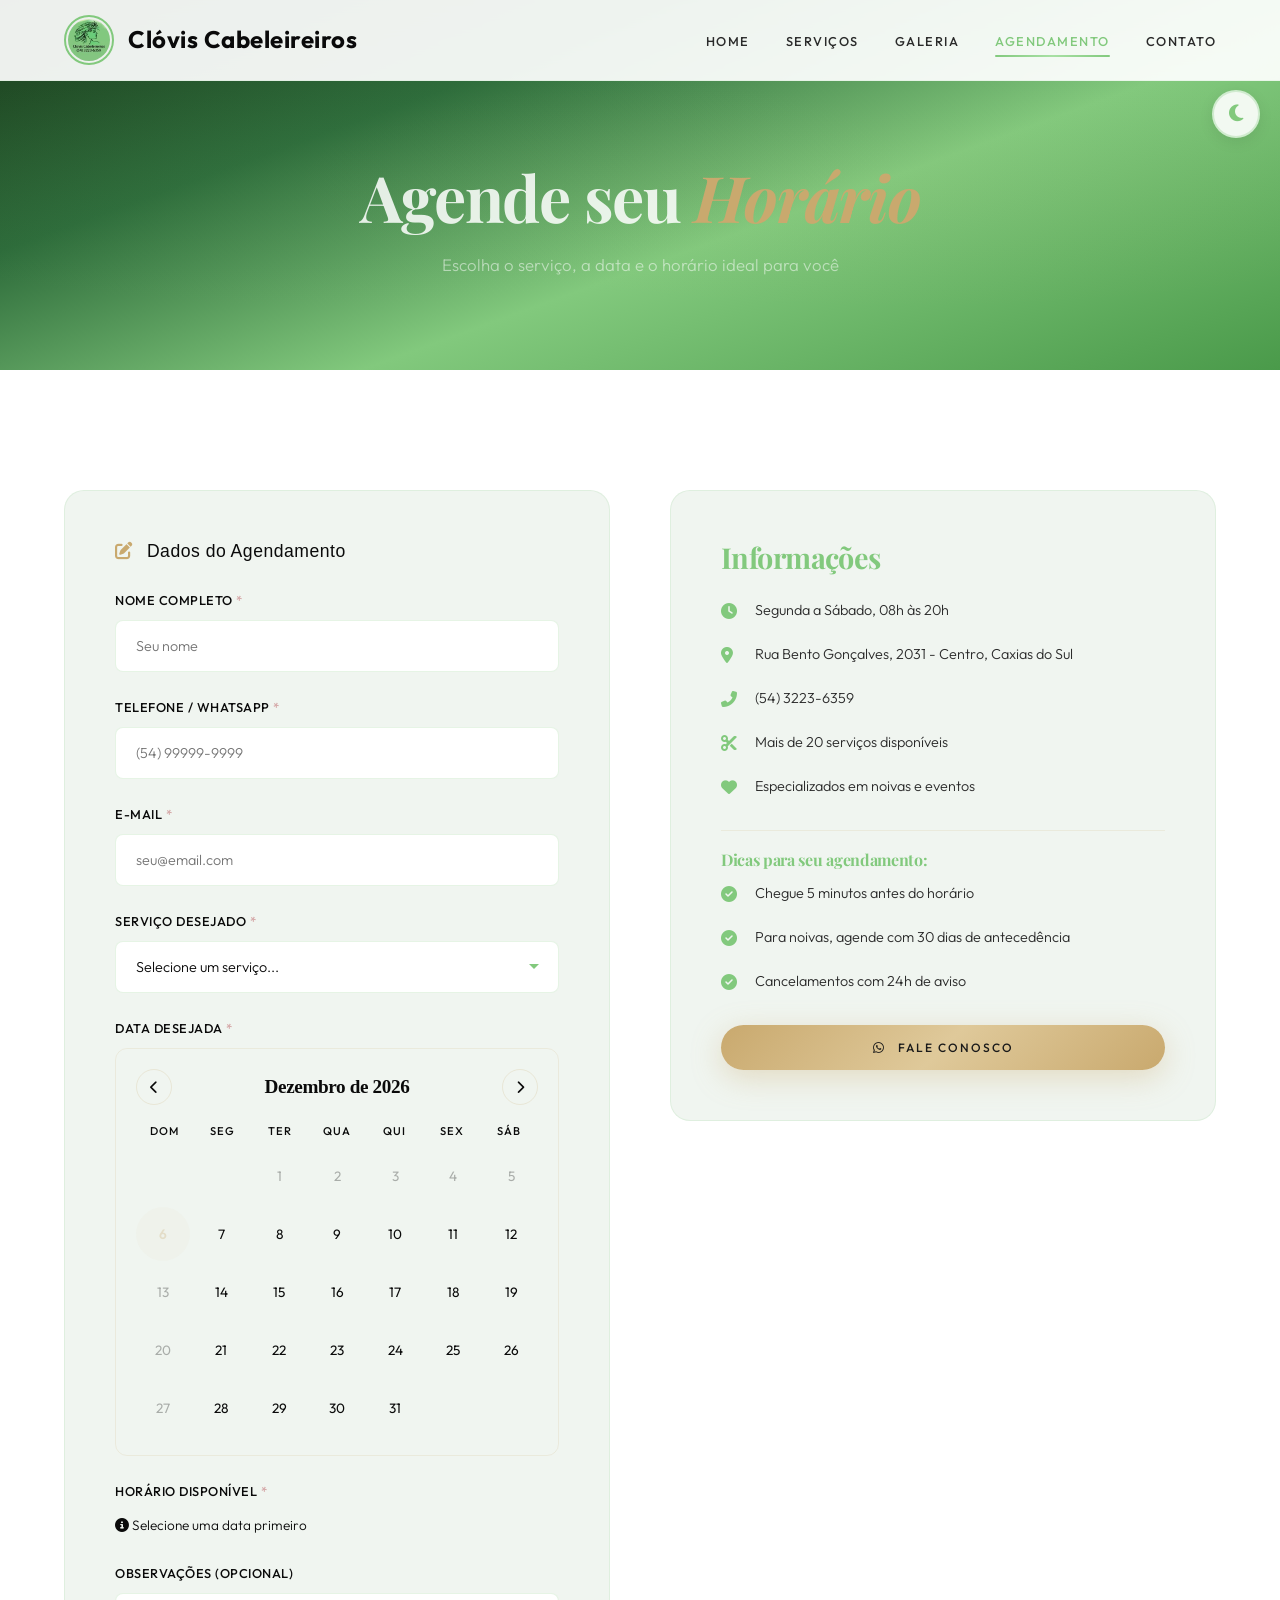
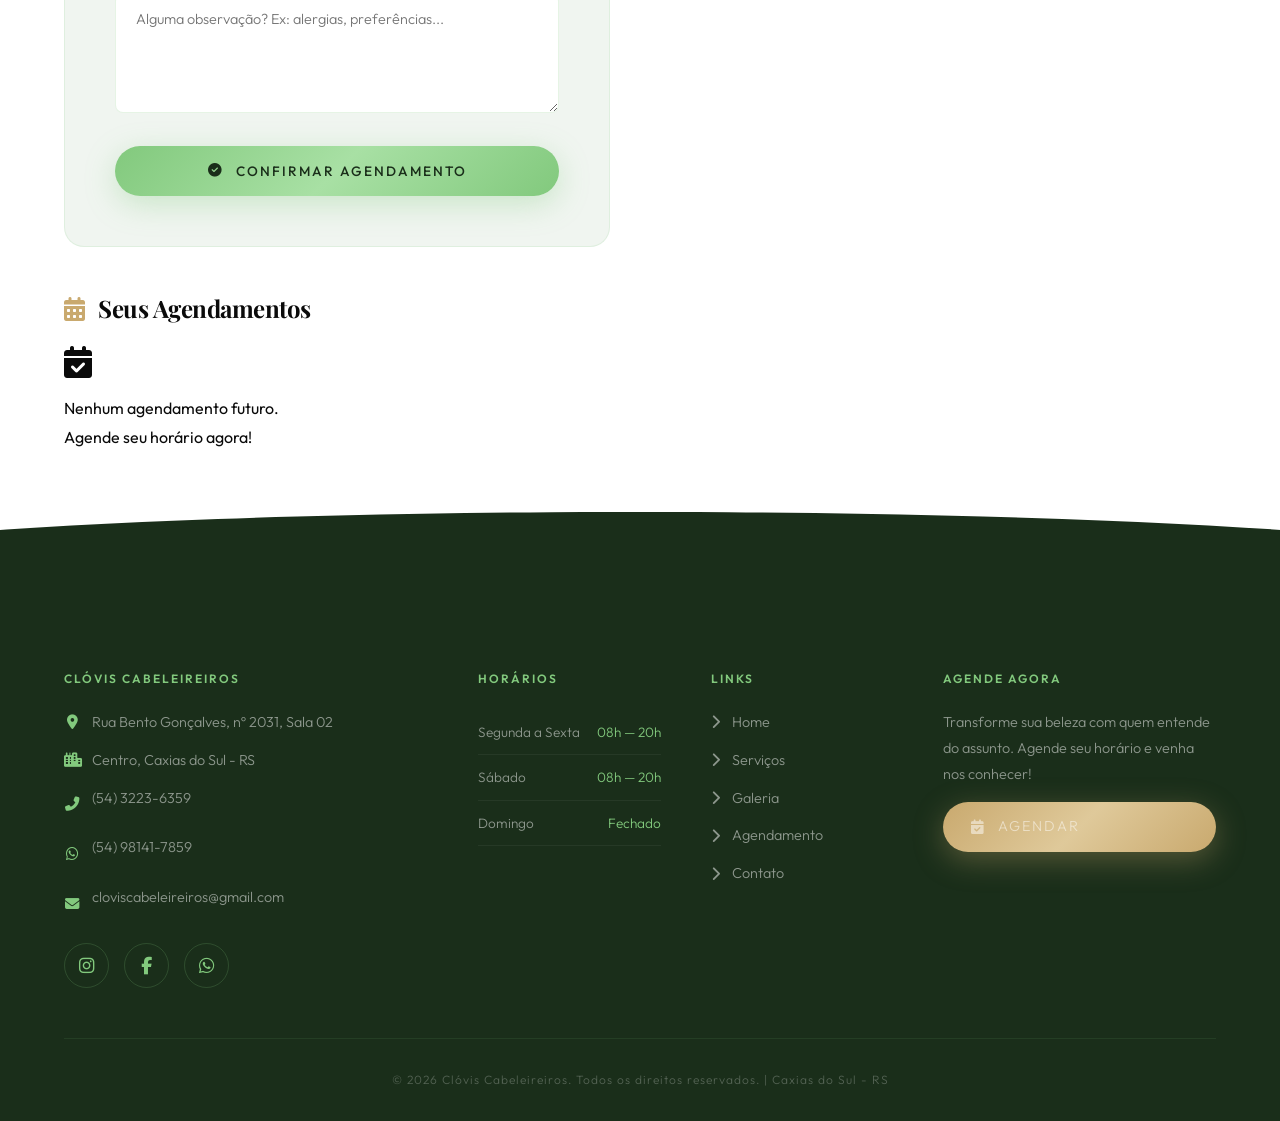
==== agendamento.html @ d191010f "feat: redesign completo - modo diurno/noturno, paleta verde, animacoes, fontes Myriad Pro + Outfit" ====
<!DOCTYPE html>
<html lang="pt-BR">
<head>
  <meta charset="UTF-8">
  <meta name="viewport" content="width=device-width, initial-scale=1.0">
  <title>Agendamento — Clóvis Cabeleireiros | Caxias do Sul</title>
  <meta name="description" content="Agende seu horário no Clóvis Cabeleireiros em Caxias do Sul. Escolha o serviço, data e horário ideal para você.">
  
  <!-- Favicon -->
  <link rel="icon" type="image/png" sizes="16x16" href="assets/img/favicon-16x16.png">
  
  <link rel="preconnect" href="https://fonts.googleapis.com">
  <link rel="preconnect" href="https://fonts.gstatic.com" crossorigin>
  <link href="https://fonts.googleapis.com/css2?family=Outfit:wght@200;300;400;500;600;700;800&family=Playfair+Display:ital,wght@0,400;0,500;0,600;0,700;0,800;1,400;1,500;1,600&display=swap" rel="stylesheet">
  <link rel="stylesheet" href="https://cdnjs.cloudflare.com/ajax/libs/font-awesome/6.5.1/css/all.min.css">
  <link rel="stylesheet" href="css/style.css">

  <!-- Estilos adicionais para o calendário customizado -->
  <style>
    .calendar-wrapper {
      background: var(--branco);
      border-radius: var(--radius-sm);
      padding: 20px;
      border: 1.5px solid rgba(201, 169, 110, 0.15);
    }

    .calendar-header {
      display: flex;
      align-items: center;
      justify-content: space-between;
      margin-bottom: 16px;
    }

    .calendar-header h4 {
      font-family: 'Cormorant Garamond', serif;
      font-size: 1.2rem;
      color: var(--preto);
      margin: 0;
      font-weight: 600;
    }

    .calendar-nav {
      background: none;
      border: 1px solid rgba(201, 169, 110, 0.2);
      width: 36px;
      height: 36px;
      border-radius: 50%;
      cursor: pointer;
      transition: var(--transition-fast);
      display: flex;
      align-items: center;
      justify-content: center;
      color: var(--preto);
    }

    .calendar-nav:hover {
      background: var(--gradiente-dourado);
      color: var(--preto);
      border-color: transparent;
    }

    .calendar-weekdays {
      display: grid;
      grid-template-columns: repeat(7, 1fr);
      text-align: center;
      font-size: 0.7rem;
      font-weight: 500;
      color: var(--texto-claro);
      text-transform: uppercase;
      letter-spacing: 1px;
      margin-bottom: 8px;
    }

    .calendar-days {
      display: grid;
      grid-template-columns: repeat(7, 1fr);
      gap: 4px;
    }

    .calendar-day {
      aspect-ratio: 1;
      display: flex;
      align-items: center;
      justify-content: center;
      font-size: 0.85rem;
      border-radius: 50%;
      cursor: pointer;
      transition: var(--transition-fast);
      font-weight: 400;
    }

    .calendar-day:hover:not(.empty):not(.disabled) {
      background: rgba(201, 169, 110, 0.1);
      color: var(--dourado);
    }

    .calendar-day.today {
      background: rgba(201, 169, 110, 0.12);
      color: var(--dourado);
      font-weight: 600;
    }

    .calendar-day.selected {
      background: var(--gradiente-dourado) !important;
      color: var(--preto) !important;
      font-weight: 600;
    }

    .calendar-day.disabled {
      opacity: 0.3;
      cursor: not-allowed;
    }

    .calendar-day.empty {
      cursor: default;
    }
  </style>
</head>
<body>

  <!-- Toggle Modo Noturno/Diurno -->
  <button class="theme-toggle" id="themeToggle" aria-label="Alternar modo noturno/diurno">
    <i class="fas fa-moon icon-moon"></i>
    <i class="fas fa-sun icon-sun"></i>
  </button>


  <!-- HEADER -->
  <header class="header">
    <div class="container header-inner">
      <a href="index.html" class="logo">
        <img src="assets/img/logoc.jpg" alt="Clóvis Cabeleireiros">
        Clóvis Cabeleireiros
      </a>
      <button class="menu-toggle" aria-label="Abrir menu" aria-expanded="false">
        <span></span><span></span><span></span>
      </button>
      <nav class="nav" role="navigation" aria-label="Navegação principal">
        <ul class="nav-list">
          <li><a href="index.html" class="nav-link">Home</a></li>
          <li><a href="servicos.html" class="nav-link">Serviços</a></li>
          <li><a href="galeria.html" class="nav-link">Galeria</a></li>
          <li><a href="agendamento.html" class="nav-link active">Agendamento</a></li>
          <li><a href="contato.html" class="nav-link">Contato</a></li>
        </ul>
      </nav>
    </div>
  </header>

  <!-- PAGE HERO -->
  <section class="page-hero">
    <h1 class="reveal">Agende seu <span style="color: var(--dourado); font-style: italic;">Horário</span></h1>
    <p class="reveal delay-1">Escolha o serviço, a data e o horário ideal para você</p>
  </section>

  <!-- FORMULÁRIO DE AGENDAMENTO -->
  <section class="agendamento section-padding">
    <div class="container">
      <div class="agendamento-wrapper">
        <!-- Coluna: Formulário -->
        <div class="agendamento-col">
          <!-- Formulário -->
          <div class="agendamento-form" id="form-fields">
            <h3 style="margin-bottom: 28px; font-family: 'Montserrat', sans-serif; font-weight: 500; font-size: 1.1rem; letter-spacing: 0.5px;">
              <i class="fas fa-edit" style="color: var(--dourado); margin-right: 8px;"></i> 
              Dados do Agendamento
            </h3>

            <form id="form-agendamento" novalidate>
              <!-- Nome -->
              <div class="form-group">
                <label for="nome">Nome completo <span class="required">*</span></label>
                <input type="text" id="nome" class="form-control" placeholder="Seu nome" required>
                <div class="form-error"></div>
              </div>

              <!-- Telefone -->
              <div class="form-group">
                <label for="telefone">Telefone / WhatsApp <span class="required">*</span></label>
                <input type="tel" id="telefone" class="form-control" placeholder="(54) 99999-9999" required>
                <div class="form-error"></div>
              </div>

              <!-- E-mail -->
              <div class="form-group">
                <label for="email">E-mail <span class="required">*</span></label>
                <input type="email" id="email" class="form-control" placeholder="seu@email.com" required>
                <div class="form-error"></div>
              </div>

              <!-- Serviço -->
              <div class="form-group">
                <label for="servico">Serviço desejado <span class="required">*</span></label>
                <select id="servico" class="form-control" required>
                  <option value="">Selecione um serviço...</option>
                </select>
                <div class="form-error"></div>
              </div>

              <!-- Calendário Customizado -->
              <div class="form-group">
                <label>Data desejada <span class="required">*</span></label>
                <div class="calendar-wrapper">
                  <div class="calendar-header">
                    <button type="button" class="calendar-nav" id="calendar-prev">
                      <i class="fas fa-chevron-left"></i>
                    </button>
                    <h4 id="calendar-month-year"></h4>
                    <button type="button" class="calendar-nav" id="calendar-next">
                      <i class="fas fa-chevron-right"></i>
                    </button>
                  </div>
                  <div id="calendario"></div>
                </div>
                <input type="hidden" id="data-agendamento">
                <div class="form-error"></div>
              </div>

              <!-- Horários -->
              <div class="form-group">
                <label>Horário disponível <span class="required">*</span></label>
                <div class="horarios-grid" id="horarios-grid">
                  <!-- Populado via JS -->
                  <p style="color: var(--texto-claro); font-size: 0.85rem; grid-column: 1 / -1; font-weight: 300;">
                    <i class="fas fa-info-circle"></i> Selecione uma data primeiro
                  </p>
                </div>
                <input type="hidden" id="horario">
                <div class="form-error"></div>
              </div>

              <!-- Observações -->
              <div class="form-group">
                <label for="observacoes">Observações (opcional)</label>
                <textarea id="observacoes" class="form-control" placeholder="Alguma observação? Ex: alergias, preferências..." rows="3"></textarea>
              </div>

              <!-- Submit -->
      <button type="submit" class="btn btn-verde" style="width: 100%; justify-content: center;">
                <i class="fas fa-check-circle"></i> Confirmar Agendamento
              </button>
            </form>
          </div>

          <!-- Painel de Confirmação -->
          <div class="agendamento-confirmacao" id="agendamento-confirmacao">
            <div class="confirmacao-icon">
              <i class="fas fa-check"></i>
            </div>
            <h3 style="margin-bottom: 8px;">Agendamento Confirmado!</h3>
            <p style="color: var(--texto-claro); margin-bottom: 1.5rem; font-weight: 300;">Seu horário foi reservado em nossa agenda. Abaixo os detalhes:</p>
            
            <div class="confirmacao-detalhes">
              <p><i class="fas fa-cut"></i> <strong>Serviço:</strong> <span id="confirmacao-servico"></span></p>
              <p><i class="fas fa-calendar-alt"></i> <strong>Data:</strong> <span id="confirmacao-data"></span></p>
              <p><i class="fas fa-clock"></i> <strong>Horário:</strong> <span id="confirmacao-horario"></span></p>
              <p><i class="fas fa-user"></i> <strong>Nome:</strong> <span id="confirmacao-nome"></span></p>
            </div>

            <p style="font-size: 0.85rem; color: var(--texto-claro); margin: 1rem 0; font-weight: 300;">
              <i class="fas fa-info-circle"></i> 
              Para garantir seu horário, confirme via WhatsApp:
            </p>
            <a id="btn-confirmar-whatsapp" href="#" target="_blank" class="btn btn-verde" style="justify-content: center; margin-bottom: 12px;">
              <i class="fab fa-whatsapp"></i> Confirmar via WhatsApp
            </a>
            <button id="btn-novo-agendamento" class="btn btn-outline" style="width: 100%; justify-content: center; color: var(--preto); border-color: rgba(201, 169, 110, 0.3);">
              <i class="fas fa-plus"></i> Novo Agendamento
            </button>
          </div>

          <!-- Próximos Agendamentos -->
          <div class="proximos-agendamentos reveal">
            <h3><i class="fas fa-calendar-alt" style="color: var(--dourado); margin-right: 8px;"></i> Seus Agendamentos</h3>
            <div id="lista-agendamentos">
              <!-- Populado via JS -->
            </div>
          </div>
        </div>

        <!-- Coluna: Sidebar -->
        <div class="agendamento-sidebar reveal">
          <h3>Informações</h3>
          <ul>
            <li><i class="fas fa-clock"></i> Segunda a Sábado, 08h às 20h</li>
            <li><i class="fas fa-map-marker-alt"></i> Rua Bento Gonçalves, 2031 - Centro, Caxias do Sul</li>
            <li><i class="fas fa-phone-alt"></i> (54) 3223-6359</li>
            <li><i class="fas fa-cut"></i> Mais de 20 serviços disponíveis</li>
            <li><i class="fas fa-heart"></i> Especializados em noivas e eventos</li>
          </ul>
          
          <div style="margin-top: 30px; padding-top: 20px; border-top: 1px solid rgba(201, 169, 110, 0.15);">
            <h3 style="font-size: 1rem; margin-bottom: 12px;">Dicas para seu agendamento:</h3>
            <ul>
              <li><i class="fas fa-check-circle"></i> Chegue 5 minutos antes do horário</li>
              <li><i class="fas fa-check-circle"></i> Para noivas, agende com 30 dias de antecedência</li>
              <li><i class="fas fa-check-circle"></i> Cancelamentos com 24h de aviso</li>
            </ul>
          </div>

          <div style="margin-top: 30px;">
            <a href="https://wa.me/555432236359" target="_blank" class="btn btn-dourado btn-sm" style="width: 100%; justify-content: center;">
              <i class="fab fa-whatsapp"></i> Fale Conosco
            </a>
          </div>
        </div>
      </div>
    </div>
  </section>

  <!-- FOOTER -->
  <footer class="footer">
    <div class="container">
      <div class="footer-grid">
        <div class="footer-col">
          <h3>Clóvis Cabeleireiros</h3>
          <p><i class="fas fa-map-marker-alt"></i> Rua Bento Gonçalves, nº 2031, Sala 02</p>
          <p><i class="fas fa-city"></i> Centro, Caxias do Sul - RS</p>
          <p><i class="fas fa-phone-alt"></i> <a href="tel:555432236359">(54) 3223-6359</a></p>
          <p><i class="fab fa-whatsapp"></i> <a href="https://wa.me/5554981417859" target="_blank">(54) 98141-7859</a></p>
          <p><i class="fas fa-envelope"></i> <a href="mailto:cloviscabeleireiros@gmail.com">cloviscabeleireiros@gmail.com</a></p>
          <div class="footer-social">
            <a href="https://instagram.com/cloviscabeleireiros" target="_blank" rel="noopener noreferrer" aria-label="Instagram"><i class="fab fa-instagram"></i></a>
            <a href="https://facebook.com/cloviscabeleireiros" target="_blank" rel="noopener noreferrer" aria-label="Facebook"><i class="fab fa-facebook-f"></i></a>
            <a href="https://wa.me/555432236359" target="_blank" rel="noopener noreferrer" aria-label="WhatsApp"><i class="fab fa-whatsapp"></i></a>
          </div>
        </div>
        <div class="footer-col">
          <h3>Horários</h3>
          <ul class="footer-horario">
            <li><span>Segunda a Sexta</span><span>08h — 20h</span></li>
            <li><span>Sábado</span><span>08h — 20h</span></li>
            <li><span>Domingo</span><span>Fechado</span></li>
          </ul>
        </div>
        <div class="footer-col">
          <h3>Links</h3>
          <a href="index.html"><i class="fas fa-chevron-right"></i> Home</a>
          <a href="servicos.html"><i class="fas fa-chevron-right"></i> Serviços</a>
          <a href="galeria.html"><i class="fas fa-chevron-right"></i> Galeria</a>
          <a href="agendamento.html"><i class="fas fa-chevron-right"></i> Agendamento</a>
          <a href="contato.html"><i class="fas fa-chevron-right"></i> Contato</a>
        </div>
        <div class="footer-col">
          <h3>Agende Agora</h3>
          <p>Transforme sua beleza com quem entende do assunto. Agende seu horário e venha nos conhecer!</p>
          <a href="agendamento.html" class="btn btn-dourado btn-sm" style="margin-top: 15px;">
            <i class="fas fa-calendar-check"></i> Agendar
          </a>
        </div>
      </div>
      <div class="footer-bottom">
        <p>&copy; 2026 Clóvis Cabeleireiros. Todos os direitos reservados. | Caxias do Sul - RS</p>
      </div>
    </div>
  </footer>

  <script src="js/servicos-data.js"></script>
  <script src="js/main.js"></script>
  <script src="js/agendamento.js"></script>
</body>
</html>
---- css/style.css ----
/* ============================================================
   CLÓVIS CABELEIREIROS — Design Premium | Modo Diurno/Noturno
   Paleta: Verde Elegante (#82c97d) + Dourado Champagne
   Fontes: Outfit (Le Monde Sans style) + Playfair Display
   ============================================================ */

/* ---- Google Fonts Import ---- */
@import url('https://fonts.googleapis.com/css2?family=Outfit:wght@200;300;400;500;600;700;800&family=Playfair+Display:ital,wght@0,400;0,500;0,600;0,700;0,800;1,400;1,500;1,600&display=swap');

/* ---- CSS Custom Properties (Modo Diurno - Default) ---- */
:root {
  /* Cores Base */
  --verde: #82c97d;
  --verde-escuro: #2d6b3a;
  --verde-claro: #a8e0a4;
  --dourado: #c9a96e;
  --dourado-claro: #dfc99a;
  --dourado-escuro: #a8884a;
  --rose: #d4a5a5;
  --bordô: #6b2d3c;

  /* Modo Diurno */
  --bg-primary: #f8f9f8;
  --bg-secondary: #ffffff;
  --bg-tertiary: #f0f5f0;
  --bg-card: #ffffff;
  --bg-hero: linear-gradient(160deg, #1a3a1a 0%, #2d6b3a 30%, #82c97d 60%, #4a9a4a 100%);
  --bg-footer: #1a2e1a;
  --text-primary: #0a0a0a;
  --text-secondary: #2a2a2a;
  --text-muted: #555555;
  --text-on-dark: rgba(255, 255, 255, 0.85);
  --text-on-dark-muted: rgba(255, 255, 255, 0.5);
  --border-color: rgba(130, 201, 125, 0.15);
  --border-strong: rgba(130, 201, 125, 0.3);
  --shadow-sm: rgba(0, 0, 0, 0.04);
  --shadow-md: rgba(0, 0, 0, 0.08);
  --shadow-lg: rgba(0, 0, 0, 0.12);
  --glass-bg: rgba(255, 255, 255, 0.9);
  --glass-border: rgba(130, 201, 125, 0.1);
  --header-bg: rgba(255, 255, 255, 0.92);
  --header-border: rgba(130, 201, 125, 0.1);
  --input-bg: #ffffff;
  --input-border: rgba(130, 201, 125, 0.2);
  --section-divider: var(--verde);
  --badge-bg: rgba(130, 201, 125, 0.1);
  --badge-border: rgba(130, 201, 125, 0.25);
  --hero-text: #0a1a0a;
  --hero-text-green: #1a3a1a;
  --hero-subtitle: #1a2e1a;
  --scrollbar-track: #f0f5f0;
  --scrollbar-thumb: var(--verde);
}

/* ---- Modo Noturno ---- */
[data-theme="dark"] {
  --bg-primary: #0d1a0d;
  --bg-secondary: #142214;
  --bg-tertiary: #1a2e1a;
  --bg-card: #1a2e1a;
  --bg-hero: linear-gradient(160deg, #0a120a 0%, #1a3a1a 30%, #2d6b3a 60%, #1a3a1a 100%);
  --bg-footer: #0a120a;
  --text-primary: #e8f0e8;
  --text-secondary: #b0c8b0;
  --text-muted: #7a9a7a;
  --text-on-dark: rgba(255, 255, 255, 0.9);
  --text-on-dark-muted: rgba(255, 255, 255, 0.4);
  --border-color: rgba(130, 201, 125, 0.1);
  --border-strong: rgba(130, 201, 125, 0.2);
  --shadow-sm: rgba(0, 0, 0, 0.2);
  --shadow-md: rgba(0, 0, 0, 0.3);
  --shadow-lg: rgba(0, 0, 0, 0.4);
  --glass-bg: rgba(20, 34, 20, 0.9);
  --glass-border: rgba(130, 201, 125, 0.08);
  --header-bg: rgba(13, 26, 13, 0.92);
  --header-border: rgba(130, 201, 125, 0.08);
  --input-bg: #1a2e1a;
  --input-border: rgba(130, 201, 125, 0.15);
  --section-divider: var(--verde-claro);
  --badge-bg: rgba(130, 201, 125, 0.08);
  --badge-border: rgba(130, 201, 125, 0.15);
  --hero-text: #e8f0e8;
  --hero-text-green: #82c97d;
  --hero-subtitle: rgba(255, 255, 255, 0.6);
  --scrollbar-track: #0d1a0d;
  --scrollbar-thumb: var(--verde);
}

/* ---- Gradientes Compartilhados ---- */
:root {
  --gradiente-verde: linear-gradient(135deg, #82c97d 0%, #a8e0a4 50%, #82c97d 100%);
  --gradiente-dourado: linear-gradient(135deg, #c9a96e 0%, #dfc99a 50%, #c9a96e 100%);
  --gradiente-card: linear-gradient(145deg, var(--bg-card), var(--bg-tertiary));
  --radius: 20px;
  --radius-sm: 12px;
  --radius-xs: 8px;
  --transition: all 0.5s cubic-bezier(0.25, 0.46, 0.45, 0.94);
  --transition-fast: all 0.3s ease;
}

/* ---- Reset & Base ---- */
*, *::before, *::after {
  margin: 0;
  padding: 0;
  box-sizing: border-box;
}

html {
  scroll-behavior: smooth;
  font-size: 16px;
}

body {
  font-family: 'Outfit', -apple-system, BlinkMacSystemFont, sans-serif;
  color: var(--text-primary);
  background: var(--bg-primary);
  line-height: 1.8;
  overflow-x: hidden;
  -webkit-font-smoothing: antialiased;
  -moz-osx-font-smoothing: grayscale;
  transition: background 0.4s ease, color 0.4s ease;
}

::selection {
  background: var(--verde);
  color: #fff;
}

img {
  max-width: 100%;
  height: auto;
  display: block;
}

a {
  text-decoration: none;
  color: inherit;
  transition: var(--transition-fast);
}

ul { list-style: none; }

.container {
  max-width: 1200px;
  margin: 0 auto;
  padding: 0 24px;
}

.section-padding {
  padding: 120px 0;
}

/* ---- Tipografia ---- */
h1, h2, h3, h4, h5, h6 {
  font-family: 'Playfair Display', Georgia, serif;
  font-weight: 700;
  line-height: 1.15;
  letter-spacing: -0.02em;
  color: var(--text-primary);
  transition: color 0.4s ease;
}

h2 {
  font-size: clamp(2.5rem, 5vw, 3.5rem);
  margin-bottom: 1rem;
}

h2 .destaque {
  color: var(--verde);
  font-style: italic;
}

.section-subtitle {
  font-size: 1.05rem;
  color: var(--text-secondary);
  font-weight: 300;
  max-width: 600px;
  margin-bottom: 3rem;
  font-family: 'Outfit', sans-serif;
  letter-spacing: 0.3px;
  line-height: 1.9;
}

.text-center { text-align: center; }
.mx-auto { margin-left: auto; margin-right: auto; }

/* ---- Decorative Elements ---- */
.section-divider {
  width: 60px;
  height: 3px;
  background: var(--gradiente-verde);
  margin: 0 auto 1.5rem;
  border-radius: 3px;
}

.section-divider.left {
  margin: 0 0 1.5rem;
}

/* ---- Botões Premium ---- */
.btn {
  display: inline-flex;
  align-items: center;
  gap: 12px;
  padding: 16px 38px;
  border: none;
  border-radius: 50px;
  font-family: 'Outfit', sans-serif;
  font-weight: 500;
  font-size: 0.85rem;
  cursor: pointer;
  transition: var(--transition);
  text-transform: uppercase;
  letter-spacing: 2px;
  position: relative;
  overflow: hidden;
}

.btn::before {
  content: '';
  position: absolute;
  inset: 0;
  background: linear-gradient(135deg, rgba(255,255,255,0.2), transparent);
  transform: translateX(-100%) rotate(45deg);
  transition: transform 0.6s;
}

.btn:hover::before {
  transform: translateX(100%) rotate(45deg);
}

.btn-verde {
  background: var(--gradiente-verde);
  color: #1a2e1a;
  box-shadow: 0 8px 30px rgba(130, 201, 125, 0.35);
}

.btn-verde:hover {
  transform: translateY(-3px);
  box-shadow: 0 15px 40px rgba(130, 201, 125, 0.45);
}

.btn-dourado {
  background: var(--gradiente-dourado);
  color: #1a1a1a;
  box-shadow: 0 8px 30px rgba(201, 169, 110, 0.35);
}

.btn-dourado:hover {
  transform: translateY(-3px);
  box-shadow: 0 15px 40px rgba(201, 169, 110, 0.45);
}

.btn-outline {
  background: transparent;
  color: var(--text-on-dark);
  border: 1.5px solid rgba(255, 255, 255, 0.3);
}

.btn-outline:hover {
  background: rgba(255, 255, 255, 0.1);
  border-color: var(--verde);
  color: var(--verde);
  transform: translateY(-3px);
}

.btn-sm {
  padding: 12px 28px;
  font-size: 0.75rem;
}

/* ============================================================
   TOGGLE MODO NOTURNO/DIURNO
   ============================================================ */
.theme-toggle {
  position: fixed;
  top: 90px;
  right: 20px;
  z-index: 1001;
  width: 48px;
  height: 48px;
  border-radius: 50%;
  border: 2px solid var(--border-strong);
  background: var(--glass-bg);
  backdrop-filter: blur(10px);
  cursor: pointer;
  display: flex;
  align-items: center;
  justify-content: center;
  font-size: 1.2rem;
  color: var(--verde);
  transition: var(--transition-fast);
  box-shadow: 0 4px 15px var(--shadow-md);
}

.theme-toggle:hover {
  transform: scale(1.1);
  border-color: var(--verde);
  box-shadow: 0 6px 20px rgba(130, 201, 125, 0.3);
}

.theme-toggle .icon-sun {
  display: none;
}

.theme-toggle .icon-moon {
  display: block;
}

[data-theme="dark"] .theme-toggle .icon-sun {
  display: block;
}

[data-theme="dark"] .theme-toggle .icon-moon {
  display: none;
}

/* ============================================================
   HEADER / NAVEGAÇÃO
   ============================================================ */
.header {
  position: fixed;
  top: 0;
  left: 0;
  width: 100%;
  z-index: 1000;
  background: var(--header-bg);
  backdrop-filter: blur(20px);
  -webkit-backdrop-filter: blur(20px);
  border-bottom: 1px solid var(--header-border);
  transition: var(--transition);
}

.header.scrolled {
  box-shadow: 0 4px 40px var(--shadow-md);
}

.header-inner {
  display: flex;
  align-items: center;
  justify-content: space-between;
  height: 80px;
}

.logo {
  display: flex;
  align-items: center;
  gap: 14px;
  font-family: 'Outfit', sans-serif;
  font-size: 1.5rem;
  font-weight: 700;
  color: var(--text-primary);
  letter-spacing: 0.5px;
  transition: color 0.4s ease;
}

.logo img {
  height: 50px;
  width: auto;
  border-radius: 50%;
  border: 2px solid var(--verde);
  padding: 2px;
  transition: var(--transition-fast);
  animation: logoPulse 3s ease-in-out infinite;
}

@keyframes logoPulse {
  0%, 100% { box-shadow: 0 0 0 0 rgba(130, 201, 125, 0.3); }
  50% { box-shadow: 0 0 0 8px rgba(130, 201, 125, 0); }
}

.logo:hover img {
  border-color: var(--dourado);
  transform: scale(1.08);
}

/* Nav Desktop */
.nav-list {
  display: flex;
  gap: 36px;
}

.nav-link {
  font-size: 0.8rem;
  font-weight: 500;
  color: var(--text-secondary);
  position: relative;
  padding: 6px 0;
  text-transform: uppercase;
  letter-spacing: 1.5px;
  transition: var(--transition-fast);
}

.nav-link::after {
  content: '';
  position: absolute;
  bottom: -2px;
  left: 0;
  width: 0;
  height: 2px;
  background: var(--gradiente-verde);
  transition: width 0.4s ease;
  border-radius: 2px;
}

.nav-link:hover::after,
.nav-link.active::after {
  width: 100%;
}

.nav-link:hover {
  color: var(--verde);
}

.nav-link.active {
  color: var(--verde);
}

/* Menu Hambúrguer */
.menu-toggle {
  display: none;
  flex-direction: column;
  gap: 6px;
  cursor: pointer;
  padding: 5px;
  background: none;
  border: none;
  z-index: 1001;
}

.menu-toggle span {
  display: block;
  width: 28px;
  height: 2px;
  background: var(--text-primary);
  border-radius: 3px;
  transition: var(--transition);
  transform-origin: center;
}

.menu-toggle.active span:nth-child(1) {
  transform: rotate(45deg) translate(5px, 5px);
}

.menu-toggle.active span:nth-child(2) {
  opacity: 0;
}

.menu-toggle.active span:nth-child(3) {
  transform: rotate(-45deg) translate(5px, -5px);
}

/* ============================================================
   HERO — Seção Principal
   ============================================================ */
.hero {
  min-height: 100vh;
  display: flex;
  align-items: center;
  justify-content: center;
  position: relative;
  background: var(--bg-hero);
  overflow: hidden;
  padding-top: 80px;
  transition: background 0.6s ease;
}

.hero::before {
  content: '';
  position: absolute;
  inset: 0;
  background: 
    radial-gradient(ellipse at 20% 50%, rgba(130, 201, 125, 0.08) 0%, transparent 50%),
    radial-gradient(ellipse at 80% 20%, rgba(201, 169, 110, 0.05) 0%, transparent 50%),
    radial-gradient(ellipse at 50% 80%, rgba(255, 255, 255, 0.03) 0%, transparent 50%);
  pointer-events: none;
  z-index: 1;
}

.hero-pattern {
  position: absolute;
  inset: 0;
  opacity: 0.03;
  background-image: 
    linear-gradient(45deg, transparent 48%, var(--verde) 48%, var(--verde) 52%, transparent 52%),
    linear-gradient(-45deg, transparent 48%, var(--verde) 48%, var(--verde) 52%, transparent 52%);
  background-size: 60px 60px;
  z-index: 1;
}

/* ---- Hero Watermark Animado ---- */
.hero-watermark {
  position: absolute;
  inset: 0;
  pointer-events: none;
  z-index: 0;
  overflow: hidden;
}

.watermark-img {
  position: absolute;
  width: clamp(120px, 20vw, 280px);
  height: auto;
  opacity: 0;
  filter: grayscale(0.5) contrast(1.1) brightness(0.8);
  border-radius: 50%;
  object-fit: cover;
  transform-origin: center center;
  will-change: transform, opacity;
  border: 2px solid rgba(130, 201, 125, 0.1);
}

.wm-1  { top: 5%;   left: 5%;   animation: wmFloat1 14s ease-in-out infinite; animation-delay: 0s; }
.wm-2  { top: 15%;  right: 8%;  animation: wmFloat2 16s ease-in-out infinite; animation-delay: 1s; }
.wm-3  { top: 45%;  left: 2%;   animation: wmFloat3 13s ease-in-out infinite; animation-delay: 2s; }
.wm-4  { top: 60%;  right: 3%;  animation: wmFloat1 15s ease-in-out infinite; animation-delay: 0.5s; }
.wm-5  { top: 25%;  left: 35%;  animation: wmFloat2 12s ease-in-out infinite; animation-delay: 3s; }
.wm-6  { top: 70%;  left: 25%;  animation: wmFloat3 17s ease-in-out infinite; animation-delay: 1.5s; }
.wm-7  { top: 8%;   left: 55%;  animation: wmFloat1 11s ease-in-out infinite; animation-delay: 4s; }
.wm-8  { top: 50%;  left: 60%;  animation: wmFloat2 18s ease-in-out infinite; animation-delay: 2.5s; }
.wm-9  { top: 80%;  left: 50%;  animation: wmFloat3 14s ease-in-out infinite; animation-delay: 0.8s; }
.wm-10 { top: 35%;  left: 70%;  animation: wmFloat1 16s ease-in-out infinite; animation-delay: 3.5s; }
.wm-11 { top: 75%;  left: 75%;  animation: wmFloat2 13s ease-in-out infinite; animation-delay: 4.5s; }

@keyframes wmFloat1 {
  0%, 100% { transform: translateY(0px) rotate(0deg) scale(1); opacity: 0; }
  10% { opacity: 0.08; }
  25% { transform: translateY(-20px) rotate(3deg) scale(1.05); opacity: 0.1; }
  50% { transform: translateY(10px) rotate(-2deg) scale(0.95); opacity: 0.06; }
  75% { transform: translateY(-12px) rotate(2deg) scale(1.03); opacity: 0.09; }
  90% { opacity: 0.08; }
  100% { transform: translateY(0px) rotate(0deg) scale(1); opacity: 0; }
}

@keyframes wmFloat2 {
  0%, 100% { transform: translateY(0px) rotate(0deg) scale(1); opacity: 0; }
  10% { opacity: 0.07; }
  30% { transform: translateY(15px) rotate(-3deg) scale(1.04); opacity: 0.09; }
  55% { transform: translateY(-18px) rotate(2deg) scale(0.96); opacity: 0.05; }
  80% { transform: translateY(8px) rotate(-2deg) scale(1.02); opacity: 0.08; }
  90% { opacity: 0.07; }
  100% { transform: translateY(0px) rotate(0deg) scale(1); opacity: 0; }
}

@keyframes wmFloat3 {
  0%, 100% { transform: translateY(0px) rotate(0deg) scale(1); opacity: 0; }
  10% { opacity: 0.06; }
  35% { transform: translateY(-10px) rotate(2deg) scale(0.96); opacity: 0.08; }
  60% { transform: translateY(20px) rotate(-3deg) scale(1.05); opacity: 0.1; }
  85% { transform: translateY(-5px) rotate(1deg) scale(1); opacity: 0.07; }
  90% { opacity: 0.06; }
  100% { transform: translateY(0px) rotate(0deg) scale(1); opacity: 0; }
}

/* ---- Hero Content ---- */
.hero-content {
  position: relative;
  z-index: 3;
  text-align: center;
  max-width: 850px;
  padding: 0 24px;
}

.hero-badge {
  display: inline-flex;
  align-items: center;
  gap: 8px;
  padding: 10px 28px;
  background: var(--badge-bg);
  border: 1px solid var(--badge-border);
  border-radius: 50px;
  color: var(--verde-claro);
  font-size: 0.75rem;
  font-weight: 400;
  letter-spacing: 3px;
  text-transform: uppercase;
  margin-bottom: 2rem;
  backdrop-filter: blur(10px);
}

.hero-badge::before {
  content: '✦';
  font-size: 0.6rem;
}

.hero h1 {
  font-size: clamp(3.5rem, 10vw, 6.5rem);
  color: var(--hero-text);
  margin-bottom: 0.5rem;
  line-height: 1.05;
  font-weight: 700;
}

.hero h1 .destaque {
  color: var(--hero-text-green);
  font-style: italic;
  display: inline-block;
}

.hero p {
  font-size: clamp(1rem, 1.8vw, 1.25rem);
  color: var(--hero-subtitle);
  margin-bottom: 3rem;
  font-weight: 300;
  max-width: 600px;
  margin-left: auto;
  margin-right: auto;
  letter-spacing: 0.3px;
  line-height: 1.9;
}

.hero-actions {
  display: flex;
  gap: 20px;
  justify-content: center;
  flex-wrap: wrap;
}

/* Scroll Indicator */
.hero-scroll {
  position: absolute;
  bottom: 40px;
  left: 50%;
  transform: translateX(-50%);
  display: flex;
  flex-direction: column;
  align-items: center;
  gap: 12px;
  z-index: 3;
  animation: heroBounce 2.5s infinite;
}

.hero-scroll span {
  color: var(--text-on-dark-muted);
  font-size: 0.65rem;
  letter-spacing: 3px;
  text-transform: uppercase;
  font-weight: 300;
}

.hero-scroll .scroll-line {
  width: 1px;
  height: 50px;
  background: linear-gradient(to bottom, var(--verde), transparent);
}

@keyframes heroBounce {
  0%, 100% { transform: translateX(-50%) translateY(0); }
  50% { transform: translateX(-50%) translateY(12px); }
}

/* ---- Seção Serviços Destaque (Home) ---- */
.servicos-destaque {
  background: var(--bg-secondary);
  position: relative;
  transition: background 0.4s ease;
}

.servicos-destaque::before {
  content: '';
  position: absolute;
  top: -80px;
  left: 0;
  width: 100%;
  height: 80px;
  background: var(--bg-secondary);
  clip-path: ellipse(70% 100% at 50% 0%);
  transition: background 0.4s ease;
}

.servicos-grid {
  display: grid;
  grid-template-columns: repeat(auto-fit, minmax(260px, 1fr));
  gap: 30px;
  margin-top: 3rem;
}

.servico-card {
  background: var(--gradiente-card);
  border-radius: var(--radius);
  padding: 45px 30px 35px;
  text-align: center;
  border: 1px solid var(--border-color);
  transition: var(--transition);
  position: relative;
  overflow: hidden;
  box-shadow: 0 10px 40px var(--shadow-sm);
}

.servico-card::before {
  content: '';
  position: absolute;
  top: 0;
  left: 0;
  right: 0;
  height: 3px;
  background: var(--gradiente-verde);
  transform: scaleX(0);
  transform-origin: left;
  transition: transform 0.6s ease;
}

.servico-card:hover::before {
  transform: scaleX(1);
}

.servico-card:hover {
  transform: translateY(-12px);
  box-shadow: 0 25px 60px var(--shadow-md);
  border-color: var(--border-strong);
}

.servico-icon {
  width: 75px;
  height: 75px;
  margin: 0 auto 22px;
  background: var(--gradiente-verde);
  border-radius: 50%;
  display: flex;
  align-items: center;
  justify-content: center;
  font-size: 1.6rem;
  color: #1a2e1a;
  box-shadow: 0 8px 25px rgba(130, 201, 125, 0.25);
  transition: var(--transition-fast);
}

.servico-card:hover .servico-icon {
  transform: scale(1.1) rotate(5deg);
}

.servico-card h3 {
  font-size: 1.5rem;
  margin-bottom: 12px;
}

.servico-card p {
  color: var(--text-secondary);
  font-size: 0.9rem;
  margin-bottom: 1.5rem;
  font-weight: 300;
  line-height: 1.8;
}

/* ---- Seção Sobre ---- */
.sobre {
  background: var(--bg-tertiary);
  color: var(--text-primary);
  position: relative;
  overflow: hidden;
  transition: background 0.4s ease;
}

.sobre::before {
  content: '';
  position: absolute;
  inset: 0;
  background: 
    radial-gradient(ellipse at 20% 50%, rgba(130, 201, 125, 0.05) 0%, transparent 50%),
    radial-gradient(ellipse at 80% 50%, rgba(201, 169, 110, 0.03) 0%, transparent 50%);
  pointer-events: none;
}

.sobre-grid {
  display: grid;
  grid-template-columns: 1fr 1fr;
  gap: 70px;
  align-items: center;
  position: relative;
  z-index: 1;
}

.sobre-imagem {
  border-radius: var(--radius);
  overflow: hidden;
  box-shadow: 0 30px 80px var(--shadow-lg);
  aspect-ratio: 4/3;
  background: var(--bg-tertiary);
  position: relative;
  border: 1px solid var(--border-color);
}

.sobre-imagem::after {
  content: '';
  position: absolute;
  inset: 0;
  background: linear-gradient(135deg, rgba(130, 201, 125, 0.1), transparent 50%);
  pointer-events: none;
}

.sobre-imagem img {
  width: 100%;
  height: 100%;
  object-fit: cover;
}

.sobre-conteudo h2 {
  color: var(--text-primary);
}

.sobre-conteudo h2 .destaque {
  color: var(--verde);
  font-style: italic;
}

.sobre-conteudo p {
  color: var(--text-secondary);
  margin-bottom: 1.5rem;
  font-size: 1rem;
  font-weight: 300;
  line-height: 1.9;
}

.sobre-stats {
  display: grid;
  grid-template-columns: repeat(3, 1fr);
  gap: 30px;
  margin-top: 2.5rem;
  padding-top: 2.5rem;
  border-top: 1px solid var(--border-color);
}

.stat-item {
  text-align: center;
}

.stat-numero {
  font-family: 'Playfair Display', serif;
  font-size: 2.8rem;
  font-weight: 700;
  color: var(--verde);
  line-height: 1;
}

.stat-label {
  font-size: 0.75rem;
  color: var(--text-muted);
  text-transform: uppercase;
  letter-spacing: 2px;
  font-weight: 400;
  margin-top: 8px;
}

/* ---- Galeria (Home) ---- */
.galeria {
  background: var(--bg-secondary);
  transition: background 0.4s ease;
}

.galeria-grid {
  display: grid;
  grid-template-columns: repeat(3, 1fr);
  gap: 20px;
}

.galeria-item {
  position: relative;
  border-radius: var(--radius-sm);
  overflow: hidden;
  cursor: pointer;
  aspect-ratio: 4/3;
  transition: var(--transition);
}

.galeria-item img {
  width: 100%;
  height: 100%;
  object-fit: cover;
  transition: transform 0.7s ease;
}

.galeria-item:hover img {
  transform: scale(1.1);
}

.galeria-item-overlay {
  position: absolute;
  inset: 0;
  background: linear-gradient(to top, rgba(13, 26, 13, 0.85), transparent 60%);
  opacity: 0;
  transition: opacity 0.4s ease;
  display: flex;
  align-items: flex-end;
  padding: 24px;
}

.galeria-item:hover .galeria-item-overlay {
  opacity: 1;
}

.galeria-item-overlay span {
  color: #fff;
  font-weight: 400;
  font-size: 0.85rem;
  display: flex;
  align-items: center;
  gap: 10px;
  font-family: 'Outfit', sans-serif;
  letter-spacing: 1px;
}

.galeria-item-overlay span i {
  color: var(--verde);
}

/* ---- Seção Depoimentos ---- */
.depoimentos {
  background: var(--bg-tertiary);
  position: relative;
  transition: background 0.4s ease;
}

.depoimentos-carrossel {
  display: grid;
  grid-template-columns: repeat(auto-fit, minmax(340px, 1fr));
  gap: 30px;
  margin-top: 3rem;
}

.depoimento-card {
  background: var(--bg-card);
  border-radius: var(--radius);
  padding: 40px 35px;
  position: relative;
  transition: var(--transition);
  border: 1px solid var(--border-color);
  box-shadow: 0 10px 40px var(--shadow-sm);
}

.depoimento-card:hover {
  transform: translateY(-8px);
  box-shadow: 0 20px 60px var(--shadow-md);
  border-color: var(--border-strong);
}

.depoimento-quote {
  color: var(--verde);
  font-size: 3.5rem;
  line-height: 0.5;
  margin-bottom: 18px;
  font-family: 'Playfair Display', serif;
  opacity: 0.4;
}

.depoimento-card p {
  font-style: italic;
  color: var(--text-secondary);
  font-size: 0.95rem;
  margin-bottom: 24px;
  line-height: 1.9;
  font-weight: 300;
}

.depoimento-autor {
  display: flex;
  align-items: center;
  gap: 14px;
  padding-top: 20px;
  border-top: 1px solid var(--border-color);
}

.depoimento-avatar {
  width: 50px;
  height: 50px;
  border-radius: 50%;
  background: var(--gradiente-verde);
  display: flex;
  align-items: center;
  justify-content: center;
  color: #1a2e1a;
  font-weight: 600;
  font-size: 1rem;
  font-family: 'Playfair Display', serif;
}

.depoimento-info h4 {
  font-family: 'Outfit', sans-serif;
  font-size: 0.95rem;
  font-weight: 600;
  color: var(--text-primary);
  letter-spacing: 0;
}

.depoimento-info span {
  font-size: 0.75rem;
  color: var(--verde);
  font-weight: 400;
  letter-spacing: 1px;
}

/* ---- FOOTER ---- */
.footer {
  background: var(--bg-footer);
  color: var(--text-on-dark);
  padding: 100px 0 30px;
  position: relative;
  transition: background 0.4s ease;
}

.footer::before {
  content: '';
  position: absolute;
  top: -60px;
  left: 0;
  width: 100%;
  height: 60px;
  background: var(--bg-footer);
  clip-path: ellipse(70% 100% at 50% 100%);
  transition: background 0.4s ease;
}

.footer-grid {
  display: grid;
  grid-template-columns: 2fr 1fr 1fr 1.5fr;
  gap: 50px;
  margin-bottom: 50px;
}

.footer-col h3 {
  font-family: 'Outfit', sans-serif;
  font-size: 0.75rem;
  font-weight: 600;
  text-transform: uppercase;
  letter-spacing: 2px;
  margin-bottom: 24px;
  color: var(--verde);
}

.footer-col p, .footer-col a {
  color: var(--text-on-dark-muted);
  font-size: 0.9rem;
  display: flex;
  align-items: center;
  gap: 12px;
  margin-bottom: 12px;
  transition: var(--transition-fast);
  font-weight: 300;
}

.footer-col a:hover {
  color: var(--verde);
  transform: translateX(5px);
}

.footer-col p i {
  color: var(--verde);
  width: 16px;
  text-align: center;
}

.footer-social {
  display: flex;
  gap: 15px;
  margin-top: 20px;
}

.footer-social a {
  width: 45px;
  height: 45px;
  border-radius: 50%;
  border: 1px solid rgba(130, 201, 125, 0.2);
  display: flex;
  align-items: center;
  justify-content: center;
  color: var(--verde);
  font-size: 1.1rem;
  transition: var(--transition);
  margin-bottom: 0;
}

.footer-social a:hover {
  background: var(--gradiente-verde);
  color: #1a2e1a;
  transform: translateY(-5px);
  border-color: transparent;
}

.footer-horario li {
  display: flex;
  justify-content: space-between;
  padding: 10px 0;
  border-bottom: 1px solid rgba(255, 255, 255, 0.05);
  font-size: 0.85rem;
  color: var(--text-on-dark-muted);
  font-weight: 300;
}

.footer-horario li span:last-child {
  color: var(--verde);
}

.footer-bottom {
  border-top: 1px solid rgba(130, 201, 125, 0.1);
  padding-top: 30px;
  text-align: center;
  font-size: 0.75rem;
  color: rgba(255, 255, 255, 0.25);
  letter-spacing: 1px;
  font-weight: 300;
}

/* ============================================================
   PÁGINA DE SERVIÇOS
   ============================================================ */
.page-hero {
  padding: 160px 0 90px;
  background: var(--bg-hero);
  text-align: center;
  position: relative;
  overflow: hidden;
  transition: background 0.6s ease;
}

.page-hero::before {
  content: '';
  position: absolute;
  inset: 0;
  background: 
    radial-gradient(ellipse at 30% 50%, rgba(130, 201, 125, 0.05) 0%, transparent 50%),
    radial-gradient(ellipse at 70% 50%, rgba(201, 169, 110, 0.04) 0%, transparent 50%);
}

.page-hero h1 {
  font-size: clamp(2.5rem, 5vw, 4rem);
  color: var(--text-on-dark);
  position: relative;
  z-index: 1;
}

.page-hero p {
  color: var(--text-on-dark-muted);
  font-size: 1.05rem;
  margin-top: 1rem;
  position: relative;
  z-index: 1;
  font-weight: 300;
}

/* Filtros */
.categoria-filtros {
  display: flex;
  gap: 12px;
  justify-content: center;
  flex-wrap: wrap;
  margin-bottom: 3rem;
}

.categoria-btn {
  padding: 12px 28px;
  background: transparent;
  border: 1px solid var(--border-color);
  border-radius: 50px;
  font-family: 'Outfit', sans-serif;
  font-size: 0.75rem;
  font-weight: 400;
  cursor: pointer;
  transition: var(--transition-fast);
  color: var(--text-secondary);
  letter-spacing: 1px;
  text-transform: uppercase;
}

.categoria-btn:hover {
  border-color: var(--verde);
  color: var(--verde);
  transform: translateY(-2px);
}

.categoria-btn.active {
  background: var(--gradiente-verde);
  color: #1a2e1a;
  border-color: transparent;
}

/* Cards de Serviço */
.servicos-catalogo {
  background: var(--bg-secondary);
  transition: background 0.4s ease;
}

.catalogo-grid {
  display: grid;
  grid-template-columns: repeat(auto-fill, minmax(350px, 1fr));
  gap: 30px;
}

.catalogo-card {
  background: var(--bg-card);
  border-radius: var(--radius);
  overflow: hidden;
  border: 1px solid var(--border-color);
  transition: var(--transition);
  display: flex;
  flex-direction: column;
  box-shadow: 0 10px 40px var(--shadow-sm);
}

.catalogo-card:hover {
  transform: translateY(-8px);
  box-shadow: 0 25px 60px var(--shadow-md);
  border-color: var(--border-strong);
}

.catalogo-card-header {
  padding: 35px 30px 20px;
  border-bottom: 1px solid var(--border-color);
}

.catalogo-card-header h3 {
  font-size: 1.5rem;
  font-weight: 600;
  margin-bottom: 8px;
}

.catalogo-card-categoria {
  display: inline-block;
  padding: 6px 16px;
  background: rgba(130, 201, 125, 0.1);
  color: var(--verde);
  border-radius: 50px;
  font-size: 0.65rem;
  font-weight: 500;
  text-transform: uppercase;
  letter-spacing: 1.5px;
}

.catalogo-card-body {
  padding: 24px 30px;
  flex: 1;
}

.catalogo-card-body p {
  color: var(--text-secondary);
  font-size: 0.9rem;
  line-height: 1.8;
  font-weight: 300;
}

.catalogo-card-info {
  display: grid;
  grid-template-columns: 1fr 1fr;
  gap: 12px;
  margin-top: 24px;
  padding-top: 20px;
  border-top: 1px solid var(--border-color);
}

.catalogo-card-info-item {
  display: flex;
  align-items: center;
  gap: 8px;
  font-size: 0.8rem;
  color: var(--text-secondary);
  font-weight: 300;
}

.catalogo-card-info-item i {
  color: var(--verde);
  width: 16px;
}

.catalogo-card-footer {
  padding: 20px 30px;
  background: rgba(130, 201, 125, 0.03);
  border-top: 1px solid var(--border-color);
}

.catalogo-card-footer .btn {
  width: 100%;
  justify-content: center;
}

/* ============================================================
   PÁGINA DE AGENDAMENTO
   ============================================================ */
.agendamento {
  background: var(--bg-secondary);
  transition: background 0.4s ease;
}

.agendamento-wrapper {
  display: grid;
  grid-template-columns: 1fr 1fr;
  gap: 60px;
  align-items: start;
}

.agendamento-form {
  background: var(--bg-tertiary);
  border-radius: var(--radius);
  padding: 50px;
  border: 1px solid var(--border-color);
}

.form-group {
  margin-bottom: 24px;
}

.form-group label {
  display: block;
  font-weight: 500;
  font-size: 0.8rem;
  color: var(--text-primary);
  margin-bottom: 8px;
  letter-spacing: 0.5px;
  text-transform: uppercase;
}

.form-group label .required {
  color: var(--rose);
}

.form-control {
  width: 100%;
  padding: 16px 20px;
  border: 1.5px solid var(--input-border);
  border-radius: var(--radius-xs);
  font-family: 'Outfit', sans-serif;
  font-size: 0.9rem;
  background: var(--input-bg);
  transition: var(--transition-fast);
  outline: none;
  font-weight: 300;
  color: var(--text-primary);
}

.form-control:focus {
  border-color: var(--verde);
  box-shadow: 0 0 0 4px rgba(130, 201, 125, 0.08);
}

.form-control.error {
  border-color: var(--rose);
  box-shadow: 0 0 0 4px rgba(212, 165, 165, 0.1);
}

.form-error {
  font-size: 0.75rem;
  color: var(--rose);
  margin-top: 4px;
  display: none;
  font-weight: 300;
}

.form-error.visible {
  display: block;
}

select.form-control {
  appearance: none;
  background-image: url("data:image/svg+xml,%3Csvg xmlns='http://www.w3.org/2000/svg' width='12' height='12' viewBox='0 0 12 12'%3E%3Cpath fill='%2382c97d' d='M6 8L1 3h10z'/%3E%3C/svg%3E");
  background-repeat: no-repeat;
  background-position: right 18px center;
  padding-right: 44px;
  cursor: pointer;
}

textarea.form-control {
  resize: vertical;
  min-height: 120px;
}

/* Grade de Horários */
.horarios-grid {
  display: grid;
  grid-template-columns: repeat(auto-fill, minmax(90px, 1fr));
  gap: 10px;
  margin-top: 10px;
}

.horario-btn {
  padding: 12px 8px;
  border: 1.5px solid var(--input-border);
  border-radius: var(--radius-xs);
  background: var(--input-bg);
  cursor: pointer;
  font-family: 'Outfit', sans-serif;
  font-size: 0.8rem;
  text-align: center;
  transition: var(--transition-fast);
  font-weight: 400;
  color: var(--text-primary);
}

.horario-btn:hover:not(.disabled) {
  border-color: var(--verde);
  background: rgba(130, 201, 125, 0.05);
}

.horario-btn.selected {
  border-color: var(--verde);
  background: var(--gradiente-verde);
  color: #1a2e1a;
}

.horario-btn.disabled {
  opacity: 0.3;
  cursor: not-allowed;
  background: var(--bg-tertiary);
}

/* Painel de confirmação */
.agendamento-confirmacao {
  display: none;
  background: var(--bg-tertiary);
  border-radius: var(--radius);
  padding: 50px;
  text-align: center;
  border: 1px solid var(--border-color);
}

.agendamento-confirmacao.visible {
  display: block;
  animation: fadeIn 0.5s ease;
}

.confirmacao-icon {
  width: 80px;
  height: 80px;
  margin: 0 auto 24px;
  background: var(--gradiente-verde);
  border-radius: 50%;
  display: flex;
  align-items: center;
  justify-content: center;
  color: #1a2e1a;
  font-size: 2rem;
  animation: pulse 2s infinite;
}

.confirmacao-detalhes {
  text-align: left;
  max-width: 400px;
  margin: 24px auto;
  padding: 24px;
  background: var(--bg-card);
  border-radius: var(--radius-sm);
  border: 1px solid var(--border-color);
}

.confirmacao-detalhes p {
  display: flex;
  align-items: center;
  gap: 12px;
  margin-bottom: 12px;
  font-size: 0.9rem;
  font-weight: 300;
  color: var(--text-primary);
}

.confirmacao-detalhes p i {
  color: var(--verde);
  width: 20px;
}

/* Sidebar do Agendamento */
.agendamento-sidebar {
  background: var(--bg-tertiary);
  border-radius: var(--radius);
  padding: 50px;
  color: var(--text-primary);
  position: sticky;
  top: 100px;
  border: 1px solid var(--border-color);
}

.agendamento-sidebar h3 {
  color: var(--verde);
  margin-bottom: 24px;
  font-size: 1.8rem;
}

.agendamento-sidebar ul li {
  display: flex;
  align-items: center;
  gap: 14px;
  margin-bottom: 18px;
  font-size: 0.9rem;
  color: var(--text-secondary);
  font-weight: 300;
}

.agendamento-sidebar ul li i {
  color: var(--verde);
  width: 20px;
  font-size: 1rem;
}

/* ---- Agenda (próximos agendamentos) ---- */
.proximos-agendamentos {
  margin-top: 3rem;
}

.proximos-agendamentos h3 {
  margin-bottom: 1.5rem;
  font-size: 1.5rem;
}

.agendamento-item {
  display: flex;
  justify-content: space-between;
  align-items: center;
  padding: 24px;
  background: var(--bg-tertiary);
  border-radius: var(--radius-sm);
  margin-bottom: 14px;
  border-left: 4px solid var(--verde);
  transition: var(--transition-fast);
}

.agendamento-item:hover {
  box-shadow: 0 10px 30px var(--shadow-sm);
  transform: translateX(5px);
}

.agendamento-item-info h4 {
  font-family: 'Outfit', sans-serif;
  font-size: 1rem;
  margin-bottom: 4px;
  font-weight: 500;
}

.agendamento-item-info p {
  font-size: 0.85rem;
  color: var(--text-secondary);
  font-weight: 300;
}

.agendamento-item-actions button {
  background: none;
  border: none;
  color: var(--rose);
  cursor: pointer;
  padding: 10px;
  border-radius: 50%;
  transition: var(--transition-fast);
}

.agendamento-item-actions button:hover {
  background: rgba(212, 165, 165, 0.1);
}

/* ============================================================
   PÁGINA GALERIA
   ============================================================ */
.galeria-page .galeria-grid {
  grid-template-columns: repeat(auto-fill, minmax(280px, 1fr));
}

.galeria-item.hidden {
  display: none;
}

/* Lightbox */
.lightbox {
  display: none;
  position: fixed;
  top: 0;
  left: 0;
  width: 100%;
  height: 100%;
  background: rgba(0, 0, 0, 0.95);
  z-index: 2000;
  align-items: center;
  justify-content: center;
  padding: 40px;
  backdrop-filter: blur(10px);
}

.lightbox.active {
  display: flex;
  animation: fadeIn 0.3s ease;
}

.lightbox img {
  max-width: 90%;
  max-height: 90vh;
  object-fit: contain;
  border-radius: 8px;
  border: 1px solid rgba(130, 201, 125, 0.1);
}

.lightbox-close {
  position: absolute;
  top: 20px;
  right: 30px;
  background: none;
  border: none;
  color: #fff;
  font-size: 2rem;
  cursor: pointer;
  transition: var(--transition-fast);
  width: 50px;
  height: 50px;
  display: flex;
  align-items: center;
  justify-content: center;
  border-radius: 50%;
  border: 1px solid rgba(255, 255, 255, 0.1);
}

.lightbox-close:hover {
  background: rgba(255, 255, 255, 0.1);
  border-color: var(--verde);
}

/* ============================================================
   PÁGINA CONTATO
   ============================================================ */
.contato-grid {
  display: grid;
  grid-template-columns: 1fr 1fr;
  gap: 60px;
}

.contato-info-card {
  background: var(--bg-card);
  border-radius: var(--radius);
  padding: 50px;
  border: 1px solid var(--border-color);
  box-shadow: 0 15px 50px var(--shadow-sm);
}

.contato-info-item {
  display: flex;
  gap: 20px;
  margin-bottom: 30px;
}

.contato-info-icon {
  width: 55px;
  height: 55px;
  min-width: 55px;
  background: var(--gradiente-verde);
  border-radius: 50%;
  display: flex;
  align-items: center;
  justify-content: center;
  color: #1a2e1a;
  font-size: 1.2rem;
  box-shadow: 0 8px 20px rgba(130, 201, 125, 0.2);
}

.contato-info-text h4 {
  font-family: 'Outfit', sans-serif;
  font-size: 0.9rem;
  font-weight: 500;
  margin-bottom: 4px;
  letter-spacing: 0.5px;
}

.contato-info-text p, .contato-info-text a {
  color: var(--text-secondary);
  font-size: 0.9rem;
  font-weight: 300;
}

.contato-mapa {
  border-radius: var(--radius);
  overflow: hidden;
  box-shadow: 0 15px 50px var(--shadow-sm);
  border: 1px solid var(--border-color);
}

.contato-mapa iframe {
  width: 100%;
  height: 100%;
  min-height: 450px;
  display: block;
}

/* ============================================================
   ANIMAÇÕES
   ============================================================ */
@keyframes fadeIn {
  from { opacity: 0; transform: translateY(30px); }
  to { opacity: 1; transform: translateY(0); }
}

@keyframes fadeInUp {
  from { opacity: 0; transform: translateY(60px); }
  to { opacity: 1; transform: translateY(0); }
}

@keyframes pulse {
  0% { transform: scale(1); }
  50% { transform: scale(1.05); }
  100% { transform: scale(1); }
}

@keyframes shimmer {
  0% { background-position: -200% center; }
  100% { background-position: 200% center; }
}

.reveal {
  opacity: 0;
  transform: translateY(50px);
  transition: opacity 0.8s ease, transform 0.8s ease;
}

.reveal.visible {
  opacity: 1;
  transform: translateY(0);
}

.reveal-left {
  opacity: 0;
  transform: translateX(-60px);
  transition: opacity 0.8s ease, transform 0.8s ease;
}

.reveal-left.visible {
  opacity: 1;
  transform: translateX(0);
}

.reveal-right {
  opacity: 0;
  transform: translateX(60px);
  transition: opacity 0.8s ease, transform 0.8s ease;
}

.reveal-right.visible {
  opacity: 1;
  transform: translateX(0);
}

/* Delay helpers */
.delay-1 { transition-delay: 0.1s; }
.delay-2 { transition-delay: 0.2s; }
.delay-3 { transition-delay: 0.3s; }
.delay-4 { transition-delay: 0.4s; }
.delay-5 { transition-delay: 0.5s; }

/* Scrollbar customizada */
::-webkit-scrollbar {
  width: 8px;
}

::-webkit-scrollbar-track {
  background: var(--scrollbar-track);
}

::-webkit-scrollbar-thumb {
  background: var(--scrollbar-thumb);
  border-radius: 4px;
}

::-webkit-scrollbar-thumb:hover {
  background: var(--verde-claro);
}

/* ============================================================
   RESPONSIVO
   ============================================================ */
@media (max-width: 1024px) {
  .sobre-grid,
  .agendamento-wrapper,
  .contato-grid {
    grid-template-columns: 1fr;
  }

  .sobre-imagem {
    order: -1;
  }

  .agendamento-sidebar {
    position: static;
  }

  .footer-grid {
    grid-template-columns: repeat(2, 1fr);
  }
}

@media (max-width: 768px) {
  .section-padding {
    padding: 80px 0;
  }

  .menu-toggle {
    display: flex;
  }

  .nav-list {
    position: fixed;
    top: 0;
    right: -100%;
    width: 300px;
    height: 100vh;
    background: var(--bg-secondary);
    flex-direction: column;
    padding: 100px 40px 40px;
    gap: 24px;
    box-shadow: -10px 0 60px var(--shadow-lg);
    transition: right 0.4s ease;
    z-index: 999;
    border-left: 1px solid var(--border-color);
  }

  .nav-list.active {
    right: 0;
  }

  .nav-link {
    font-size: 1rem;
    color: var(--text-secondary);
  }

  .theme-toggle {
    top: 90px;
    right: 15px;
    width: 42px;
    height: 42px;
    font-size: 1rem;
  }

  .hero h1 {
    font-size: 3rem;
  }

  .hero-actions {
    flex-direction: column;
    align-items: center;
  }

  .hero-actions .btn {
    width: 100%;
    max-width: 300px;
    justify-content: center;
  }

  .servicos-grid {
    grid-template-columns: 1fr;
  }

  .depoimentos-carrossel {
    grid-template-columns: 1fr;
  }

  .catalogo-grid {
    grid-template-columns: 1fr;
  }

  .galeria-grid {
    grid-template-columns: repeat(2, 1fr);
  }

  .footer-grid {
    grid-template-columns: 1fr;
  }

  .sobre-stats {
    grid-template-columns: repeat(2, 1fr);
  }

  .agendamento-form {
    padding: 30px;
  }

  .horarios-grid {
    grid-template-columns: repeat(4, 1fr);
  }
}

@media (max-width: 480px) {
  .galeria-grid {
    grid-template-columns: 1fr;
  }

  .horarios-grid {
    grid-template-columns: repeat(3, 1fr);
  }

  .page-hero {
    padding: 140px 0 60px;
  }

  .contato-info-card {
    padding: 30px;
  }
  
  .agendamento-sidebar {
    padding: 30px;
  }
}
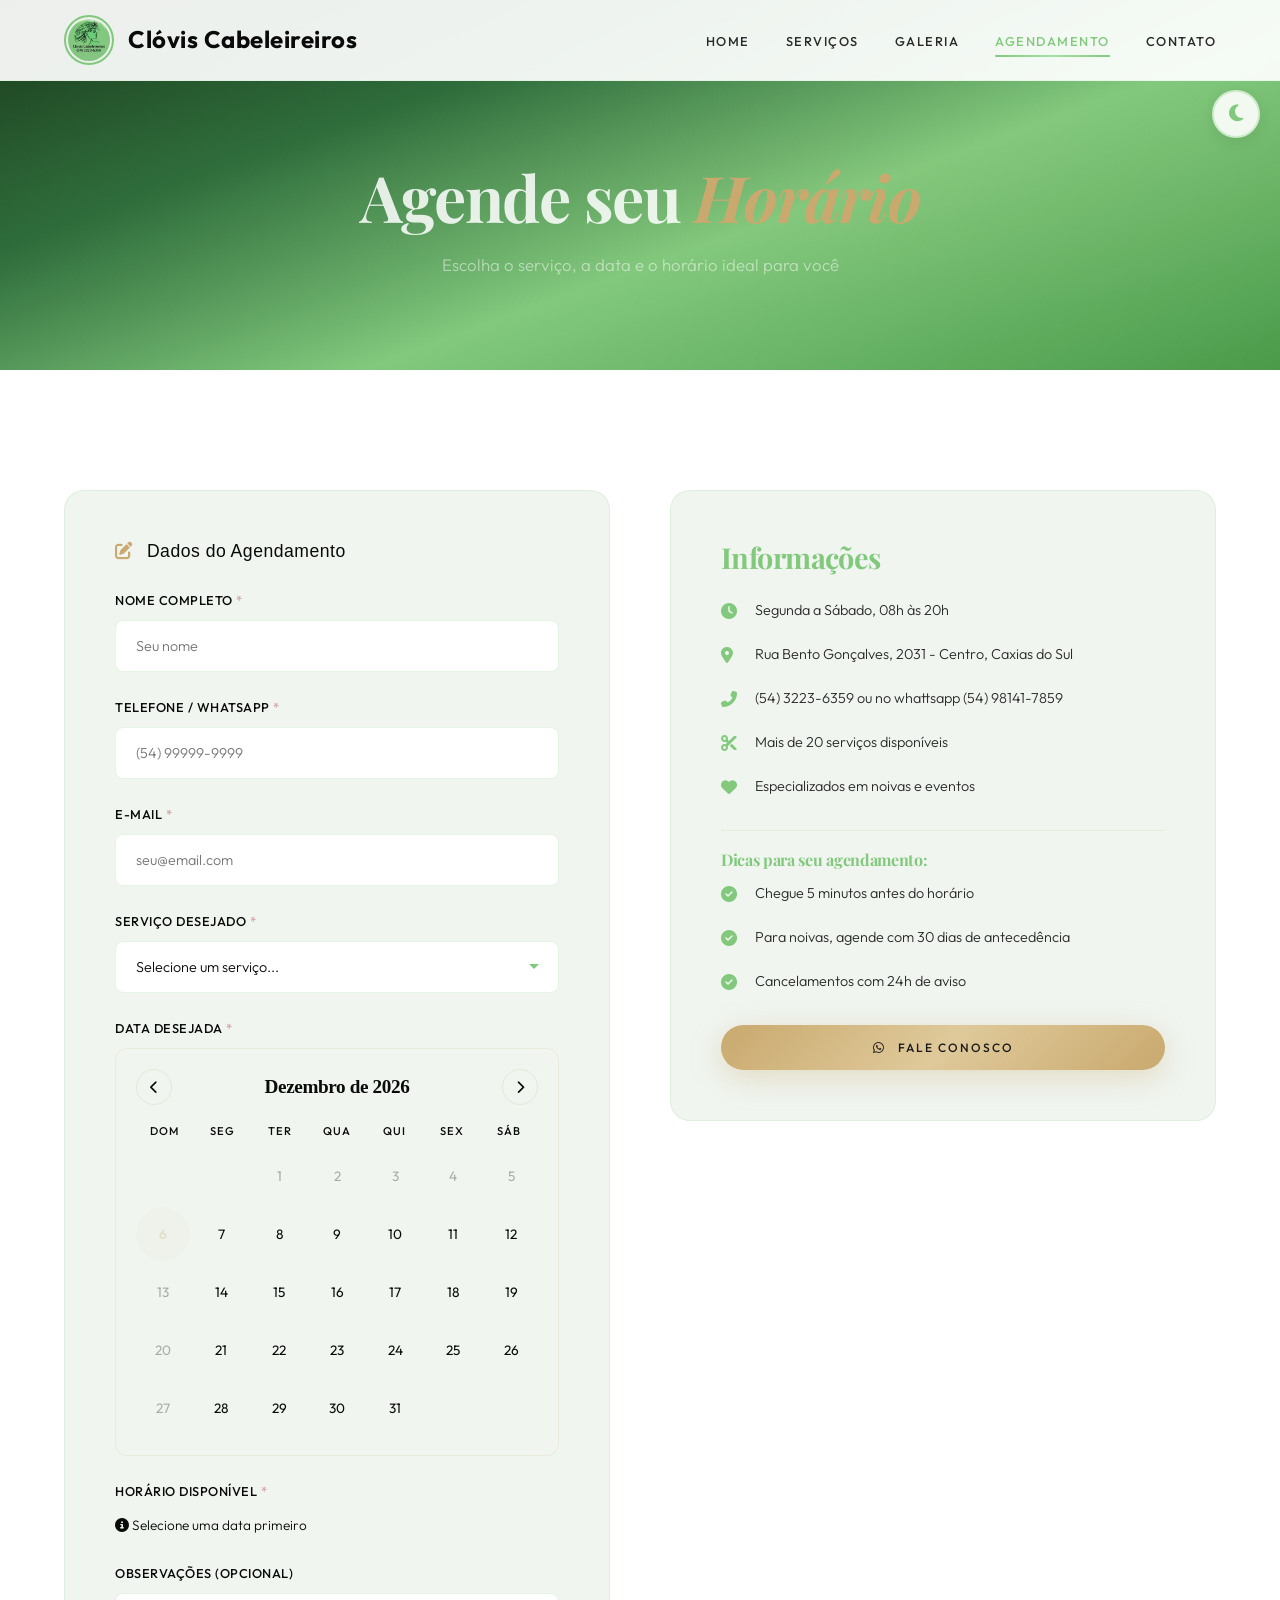
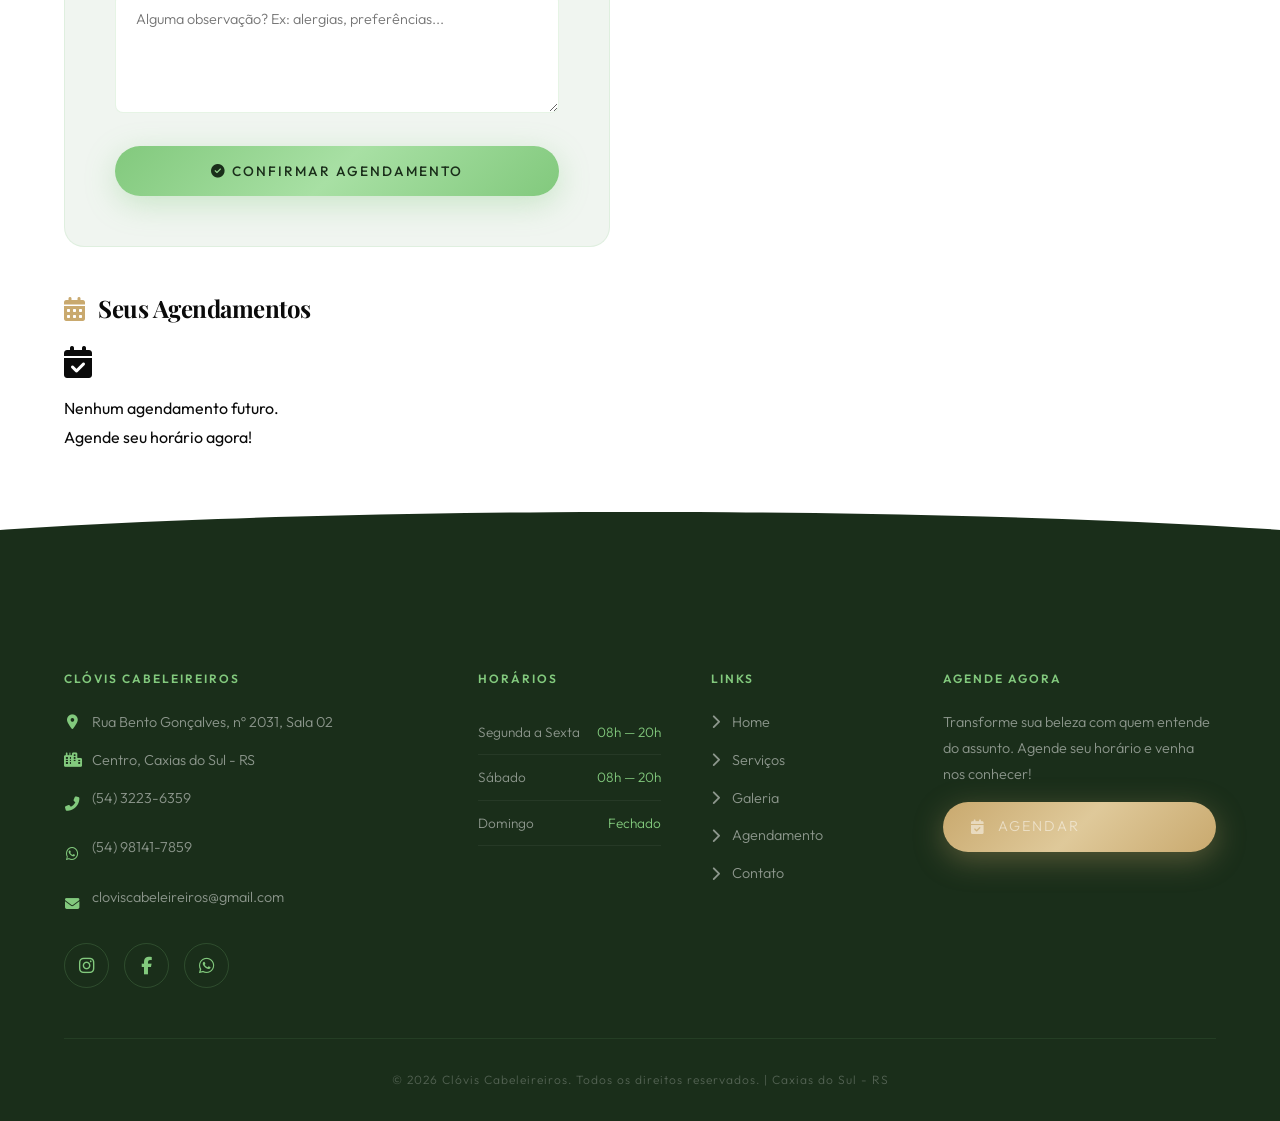
==== commit eaeac61f: "Update agendamento.html" ====
--- a/agendamento.html
+++ b/agendamento.html
@@ -237,6 +237,7 @@
 
               <!-- Submit -->
       <button type="submit" class="btn btn-verde" style="width: 100%; justify-content: center;">
+         <a href="https://wa.me/5554981417859">
                 <i class="fas fa-check-circle"></i> Confirmar Agendamento
               </button>
             </form>
@@ -284,7 +285,7 @@
           <ul>
             <li><i class="fas fa-clock"></i> Segunda a Sábado, 08h às 20h</li>
             <li><i class="fas fa-map-marker-alt"></i> Rua Bento Gonçalves, 2031 - Centro, Caxias do Sul</li>
-            <li><i class="fas fa-phone-alt"></i> (54) 3223-6359</li>
+            <li><i class="fas fa-phone-alt"></i> (54) 3223-6359 ou no whattsapp (54) 98141-7859 </li>
             <li><i class="fas fa-cut"></i> Mais de 20 serviços disponíveis</li>
             <li><i class="fas fa-heart"></i> Especializados em noivas e eventos</li>
           </ul>
@@ -299,7 +300,7 @@
           </div>
 
           <div style="margin-top: 30px;">
-            <a href="https://wa.me/555432236359" target="_blank" class="btn btn-dourado btn-sm" style="width: 100%; justify-content: center;">
+            <a href="https://wa.me/5554981417859" target="_blank" class="btn btn-dourado btn-sm" style="width: 100%; justify-content: center;">
               <i class="fab fa-whatsapp"></i> Fale Conosco
             </a>
           </div>
@@ -359,4 +360,4 @@
   <script src="js/main.js"></script>
   <script src="js/agendamento.js"></script>
 </body>
-</html>+</html>
